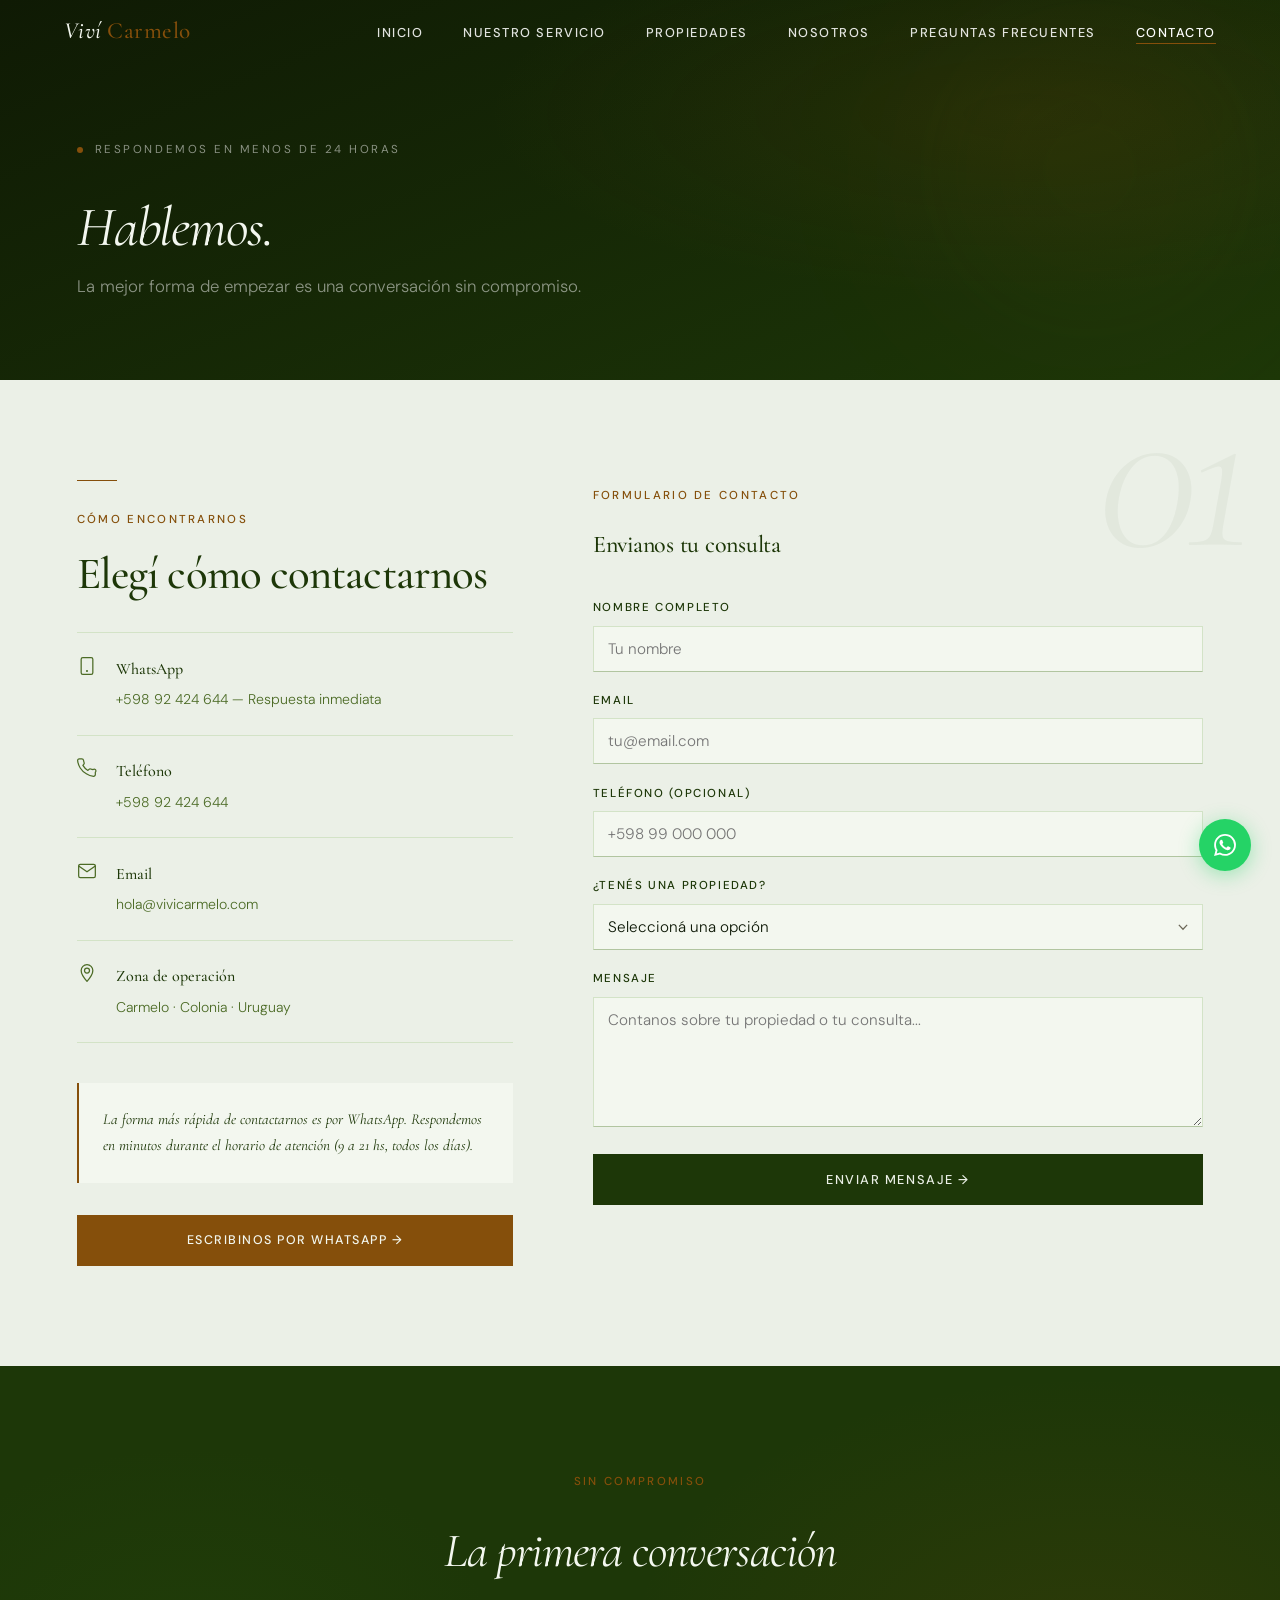
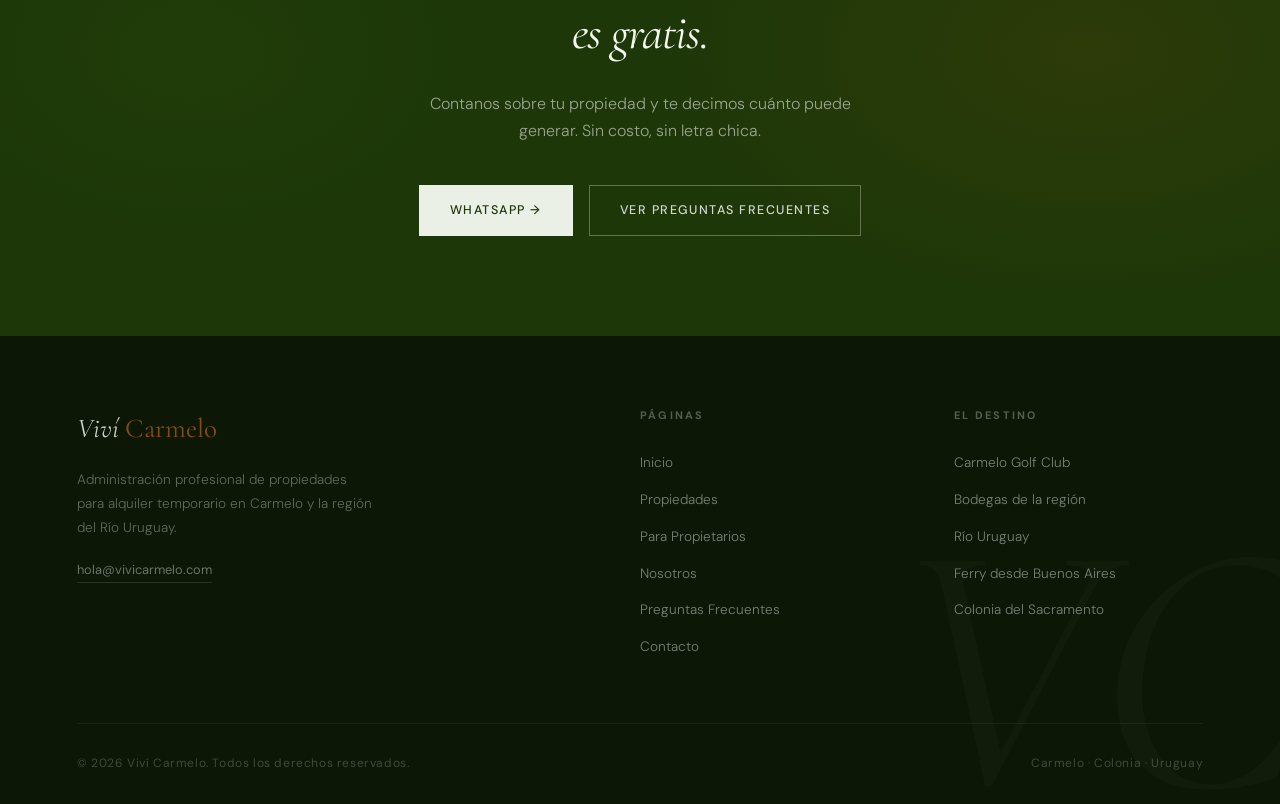
==== contacto.html @ a817a0c9 "Eliminar sección equipo, agregar teléfono y mejorar tipografía - Remueve la sección 'El equipo' de n" ====
<!DOCTYPE html>
<html lang="es">
<head>
  <meta charset="UTF-8">
  <meta name="viewport" content="width=device-width, initial-scale=1.0">
  <meta name="description" content="Contactá a Viví Carmelo — Administración de propiedades Airbnb en Carmelo, Uruguay. Respondemos en menos de 24 horas.">
  <title>Contacto — Viví Carmelo</title>
  <link rel="stylesheet" href="styles.css">
</head>
<body>

<nav id="mainNav">
  <a href="index.html" class="nav-logo">Viví <em>Carmelo</em></a>
  <button class="nav-toggle" id="navToggle" aria-label="Abrir menú">
    <span></span><span></span><span></span>
  </button>
  <ul class="nav-links" id="navLinks">
    <li><a href="index.html">Inicio</a></li>
    <li><a href="index.html#servicios">Nuestro Servicio</a></li>
    <li><a href="propiedades.html">Propiedades</a></li>
    <li><a href="nosotros.html">Nosotros</a></li>
    <li><a href="faq.html">Preguntas Frecuentes</a></li>
    <li><a href="contacto.html" class="active">Contacto</a></li>
  </ul>
</nav>

<div class="page-hero">
  <div class="hero-orb hero-orb--a" aria-hidden="true"></div>
  <div class="page-hero-inner">
    <div class="hero-kicker">
      <span class="hero-dot"></span>
      <span>Respondemos en menos de 24 horas</span>
    </div>
    <h1>Hablemos.</h1>
    <p>La mejor forma de empezar es una conversación sin compromiso.</p>
  </div>
</div>

<section class="section section--cream">
  <div class="section-num" aria-hidden="true">01</div>
  <div class="contact-layout">

    <!-- Métodos de contacto -->
    <div class="reveal">
      <span class="section-rule"></span>
      <span class="label-eyebrow">Cómo encontrarnos</span>
      <h2 class="section-heading" style="margin-bottom:2rem;">Elegí cómo contactarnos</h2>

      <div class="contact-methods">
        <a href="https://wa.me/59892424644" class="contact-row" target="_blank">
          <span class="contact-row-icon"><svg viewBox="0 0 24 24" fill="none" stroke="currentColor" stroke-width="1.5" stroke-linecap="round" stroke-linejoin="round"><rect x="5" y="2" width="14" height="20" rx="2" ry="2"/><line x1="12" y1="18" x2="12.01" y2="18" stroke-width="2.5"/></svg></span>
          <div>
            <strong>WhatsApp</strong>
            <span>+598 92 424 644 — Respuesta inmediata</span>
          </div>
        </a>
        <a href="tel:+59892424644" class="contact-row">
          <span class="contact-row-icon"><svg viewBox="0 0 24 24" fill="none" stroke="currentColor" stroke-width="1.5" stroke-linecap="round" stroke-linejoin="round"><path d="M22 16.92v3a2 2 0 01-2.18 2 19.79 19.79 0 01-8.63-3.07A19.5 19.5 0 013.89 12 19.79 19.79 0 01.82 3.42 2 2 0 012.82 1h3a2 2 0 012 1.72 12.84 12.84 0 00.7 2.81 2 2 0 01-.45 2.11L7.09 8.91a16 16 0 006 6l1.27-1.27a2 2 0 012.11-.45 12.84 12.84 0 002.81.7A2 2 0 0122 16.92z"/></svg></span>
          <div>
            <strong>Teléfono</strong>
            <span>+598 92 424 644</span>
          </div>
        </a>
        <a href="mailto:hola@vivicarmelo.com" class="contact-row">
          <span class="contact-row-icon"><svg viewBox="0 0 24 24" fill="none" stroke="currentColor" stroke-width="1.5" stroke-linecap="round" stroke-linejoin="round"><path d="M4 4h16c1.1 0 2 .9 2 2v12c0 1.1-.9 2-2 2H4c-1.1 0-2-.9-2-2V6c0-1.1.9-2 2-2z"/><polyline points="22,6 12,13 2,6"/></svg></span>
          <div>
            <strong>Email</strong>
            <span>hola@vivicarmelo.com</span>
          </div>
        </a>
        <div class="contact-row" style="cursor:default;">
          <span class="contact-row-icon"><svg viewBox="0 0 24 24" fill="none" stroke="currentColor" stroke-width="1.5" stroke-linecap="round" stroke-linejoin="round"><circle cx="12" cy="9" r="3"/><path d="M12 2a7 7 0 017 7c0 5.25-7 13-7 13S5 14.25 5 9a7 7 0 017-7z"/></svg></span>
          <div>
            <strong>Zona de operación</strong>
            <span>Carmelo · Colonia · Uruguay</span>
          </div>
        </div>
      </div>

      <div style="margin-top:2.5rem;padding:1.5rem;border-left:2px solid var(--ochre);background:var(--cream-light);">
        <p style="font-family:var(--f-display);font-style:italic;font-size:.95rem;color:var(--ink-soft);line-height:1.7;">
          La forma más rápida de contactarnos es por WhatsApp.
          Respondemos en minutos durante el horario de atención (9 a 21 hs, todos los días).
        </p>
      </div>

      <a href="https://wa.me/59892424644" class="btn btn-ochre mt-md" target="_blank" style="display:block;text-align:center;">
        Escribinos por WhatsApp →
      </a>
    </div>

    <!-- Formulario -->
    <div class="reveal reveal-delay-2">
      <span class="label-eyebrow">Formulario de contacto</span>
      <h3 style="font-family:var(--f-display);font-size:1.5rem;font-weight:500;color:var(--forest);margin-bottom:2rem;letter-spacing:-.01em;">Envianos tu consulta</h3>

      <form id="contactForm" class="form-v2" onsubmit="handleSubmit(event)">
        <div class="form-group">
          <label for="nombre">Nombre completo</label>
          <input type="text" id="nombre" name="nombre" placeholder="Tu nombre" required>
        </div>
        <div class="form-group">
          <label for="email">Email</label>
          <input type="email" id="email" name="email" placeholder="tu@email.com" required>
        </div>
        <div class="form-group">
          <label for="telefono">Teléfono (opcional)</label>
          <input type="tel" id="telefono" name="telefono" placeholder="+598 99 000 000">
        </div>
        <div class="form-group">
          <label for="tipo">¿Tenés una propiedad?</label>
          <select id="tipo" name="tipo" required>
            <option value="" disabled selected>Seleccioná una opción</option>
            <option value="si">Sí, tengo una propiedad en Carmelo</option>
            <option value="region">Sí, tengo una propiedad en la región</option>
            <option value="alojamiento">No, estoy buscando alojamiento</option>
            <option value="consulta">Consulta general</option>
          </select>
        </div>
        <div class="form-group">
          <label for="mensaje">Mensaje</label>
          <textarea id="mensaje" name="mensaje" placeholder="Contanos sobre tu propiedad o tu consulta..." required></textarea>
        </div>
        <button type="submit" class="btn btn-dark" style="width:100%;font-size:.8rem;letter-spacing:.12em;padding:16px;">
          Enviar mensaje →
        </button>
      </form>

      <div id="formSuccess" style="display:none;text-align:center;padding:3rem;border:1px solid var(--cream-alt);">
        <p style="font-family:var(--f-display);font-style:italic;font-size:1.5rem;color:var(--forest);margin-bottom:.5rem;">Mensaje enviado.</p>
        <p style="font-size:.88rem;font-weight:300;color:var(--ink-muted);">Te respondemos en menos de 24 horas.</p>
        <div style="width:40px;height:1px;background:var(--ochre);margin:1.5rem auto 0;"></div>
      </div>
    </div>

  </div>
</section>

<!-- CTA extra para propietarios -->
<section class="cta-section">
  <span class="label-eyebrow reveal">Sin compromiso</span>
  <h2 class="reveal reveal-delay-1">La primera conversación<br><em>es gratis.</em></h2>
  <p class="reveal reveal-delay-2">
    Contanos sobre tu propiedad y te decimos cuánto puede generar.
    Sin costo, sin letra chica.
  </p>
  <div class="cta-btns reveal reveal-delay-3">
    <a href="https://wa.me/59892424644" class="btn btn-cream" target="_blank">WhatsApp →</a>
    <a href="faq.html" class="btn btn-outline-cream">Ver preguntas frecuentes</a>
  </div>
</section>

<footer>
  <div class="footer-top">
    <div class="footer-brand">
      <span class="logo-f">Viví <em>Carmelo</em></span>
      <p>Administración profesional de propiedades para alquiler temporario en Carmelo y la región del Río Uruguay.</p>
      <a href="mailto:hola@vivicarmelo.com" class="footer-email">hola@vivicarmelo.com</a>
    </div>
    <nav class="footer-nav">
      <h4>Páginas</h4>
      <ul>
        <li><a href="index.html">Inicio</a></li>
        <li><a href="propiedades.html">Propiedades</a></li>
        <li><a href="propietarios.html">Para Propietarios</a></li>
        <li><a href="nosotros.html">Nosotros</a></li>
        <li><a href="faq.html">Preguntas Frecuentes</a></li>
        <li><a href="contacto.html">Contacto</a></li>
      </ul>
    </nav>
    <nav class="footer-nav">
      <h4>El destino</h4>
      <ul>
        <li><a href="#">Carmelo Golf Club</a></li>
        <li><a href="#">Bodegas de la región</a></li>
        <li><a href="#">Río Uruguay</a></li>
        <li><a href="#">Ferry desde Buenos Aires</a></li>
        <li><a href="#">Colonia del Sacramento</a></li>
      </ul>
    </nav>
  </div>
  <div class="footer-bottom">
    <span>© 2026 Viví Carmelo. Todos los derechos reservados.</span>
    <span>Carmelo · Colonia · Uruguay</span>
  </div>
</footer>

<a href="https://wa.me/59892424644" class="wa-float" target="_blank" aria-label="WhatsApp"><svg width="22" height="22" viewBox="0 0 24 24" fill="white"><path d="M17.472 14.382c-.297-.149-1.758-.867-2.03-.967-.273-.099-.471-.148-.67.15-.197.297-.767.966-.94 1.164-.173.199-.347.223-.644.075-.297-.15-1.255-.463-2.39-1.475-.883-.788-1.48-1.761-1.653-2.059-.173-.297-.018-.458.13-.606.134-.133.298-.347.446-.52.149-.174.198-.298.298-.497.099-.198.05-.371-.025-.52-.075-.149-.669-1.612-.916-2.207-.242-.579-.487-.5-.669-.51-.173-.008-.371-.01-.57-.01-.198 0-.52.074-.792.372-.272.297-1.04 1.016-1.04 2.479 0 1.462 1.065 2.875 1.213 3.074.149.198 2.096 3.2 5.077 4.487.709.306 1.262.489 1.694.625.712.227 1.36.195 1.871.118.571-.085 1.758-.719 2.006-1.413.248-.694.248-1.289.173-1.413-.074-.124-.272-.198-.57-.347m-5.421 7.403h-.004a9.87 9.87 0 01-5.031-1.378l-.361-.214-3.741.982.998-3.648-.235-.374a9.86 9.86 0 01-1.51-5.26c.001-5.45 4.436-9.884 9.888-9.884 2.64 0 5.122 1.03 6.988 2.898a9.825 9.825 0 012.893 6.994c-.003 5.45-4.437 9.884-9.885 9.884m8.413-18.297A11.815 11.815 0 0012.05 0C5.495 0 .16 5.335.157 11.892c0 2.096.547 4.142 1.588 5.945L.057 24l6.305-1.654a11.882 11.882 0 005.683 1.448h.005c6.554 0 11.89-5.335 11.893-11.893a11.821 11.821 0 00-3.48-8.413z"/></svg></a>

<script>
const nav = document.getElementById('mainNav');
if (window.scrollY > 40) nav.classList.add('scrolled');
window.addEventListener('scroll', () => nav.classList.toggle('scrolled', window.scrollY > 40), { passive: true });
const toggle = document.getElementById('navToggle');
const navLinks = document.getElementById('navLinks');
toggle.addEventListener('click', () => navLinks.classList.toggle('open'));
navLinks.querySelectorAll('a').forEach(a => a.addEventListener('click', () => navLinks.classList.remove('open')));

function handleSubmit(e) {
  e.preventDefault();
  document.getElementById('contactForm').style.display = 'none';
  document.getElementById('formSuccess').style.display = 'block';
}

const observer = new IntersectionObserver((entries) => {
  entries.forEach(e => { if (e.isIntersecting) { e.target.classList.add('visible'); observer.unobserve(e.target); } });
}, { threshold: 0.1 });
document.querySelectorAll('.reveal').forEach(el => observer.observe(el));
</script>
</body>
</html>
---- styles.css ----
/* ============================================================
   VIVÍ CARMELO — "Estancia del Río"
   Estética: Editorial luxury. Bodega meets boutique hotel.
   Tipografía: Cormorant Garamond + DM Sans
   Paleta: Crema cálida · Tinta foresta · Ámbar ocre
   ============================================================ */

@import url('https://fonts.googleapis.com/css2?family=Cormorant+Garamond:ital,wght@0,300;0,400;0,500;0,600;1,300;1,400;1,500;1,600&family=DM+Sans:opsz,wght@9..40,300;9..40,400;9..40,500;9..40,600&display=swap');

/* ── Variables ─────────────────────────────────────────────── */
:root {
  /* Greens — del canopy al prado */
  --green-1:    #0C1705;
  --green-2:    #1D3708;
  --green-3:    #2B5510;
  --green-4:    #3B6D11;
  --green-5:    #5A9020;
  --green-6:    #85B04A;
  --green-7:    #B1C5A0;
  --green-8:    #D3E3C7;
  --green-9:    #EBF0E7;

  /* Browns — de la corteza a la tierra */
  --brown-1:    #2A1505;
  --brown-2:    #4D2A0A;
  --brown-3:    #6B3A12;
  --brown-4:    #854F0B;
  --brown-5:    #A8682A;
  --brown-6:    #C89060;
  --brown-7:    #DACAB6;
  --brown-8:    #EDE5D8;

  /* Semantic aliases */
  --cream:       var(--green-9);
  --cream-alt:   var(--green-8);
  --cream-light: #F3F7EF;
  --cream-warm:  var(--brown-8);
  --ink:         var(--green-1);
  --ink-soft:    var(--green-2);
  --ink-muted:   #4C6B26;
  --forest:      var(--green-2);
  --forest-mid:  var(--green-3);
  --sage:        var(--green-4);
  --sage-mid:    var(--green-5);
  --sage-light:  var(--green-7);
  --ochre:       var(--brown-4);
  --ochre-mid:   var(--brown-5);
  --ochre-pale:  var(--brown-7);
  --gold:        var(--brown-3);

  --f-display: 'Cormorant Garamond', Georgia, serif;
  --f-body:    'DM Sans', system-ui, sans-serif;

  --ease:      cubic-bezier(.25,.1,.25,1);
  --ease-out:  cubic-bezier(0,0,.2,1);
  --ease-back: cubic-bezier(.34,1.56,.64,1);
}

/* ── Reset ─────────────────────────────────────────────────── */
*, *::before, *::after { box-sizing: border-box; margin: 0; padding: 0; }
html { scroll-behavior: smooth; font-size: 16px; scroll-padding-top: 80px; }

body {
  font-family: var(--f-body);
  font-weight: 400;
  color: var(--ink);
  background: var(--cream);
  line-height: 1.7;
  -webkit-font-smoothing: antialiased;
  -moz-osx-font-smoothing: grayscale;
  text-rendering: optimizeLegibility;
  font-optical-sizing: auto;
}

a { color: inherit; text-decoration: none; }
img { max-width: 100%; display: block; }
ul { list-style: none; }

/* ── Navigation ────────────────────────────────────────────── */
#mainNav {
  position: fixed;
  top: 0;
  left: 0;
  right: 0;
  z-index: 9999;
  height: 64px;
  display: flex;
  align-items: center;
  justify-content: space-between;
  padding: 0 5%;
  transition: background .4s var(--ease), border-color .4s var(--ease);
  border-bottom: 1px solid transparent;
}

#mainNav.scrolled {
  background: rgba(241,234,212,.96);
  backdrop-filter: blur(12px);
  border-bottom-color: var(--cream-alt);
}

.nav-logo {
  font-family: var(--f-display);
  font-style: italic;
  font-weight: 500;
  font-size: 1.45rem;
  color: var(--cream-light);
  letter-spacing: .02em;
  transition: color .3s;
}
#mainNav.scrolled .nav-logo { color: var(--forest); }
.nav-logo em { font-style: normal; color: var(--ochre); }

.nav-links {
  display: flex;
  gap: 2.5rem;
}
.nav-links a {
  font-size: .8rem;
  font-weight: 500;
  letter-spacing: .12em;
  text-transform: uppercase;
  color: rgba(255,255,255,.88);
  position: relative;
  transition: color .3s;
  cursor: pointer;
}
.nav-links a::after {
  content: '';
  position: absolute;
  bottom: -3px;
  left: 0;
  width: 0;
  height: 1px;
  background: var(--ochre);
  transition: width .35s var(--ease-out);
}
.nav-links a:hover,
.nav-links a.active { color: rgba(255,255,255,1); }
.nav-links a:hover::after,
.nav-links a.active::after { width: 100%; }
#mainNav.scrolled .nav-links a { color: var(--ink-muted); }
#mainNav.scrolled .nav-links a:hover,
#mainNav.scrolled .nav-links a.active { color: var(--forest); }

.nav-toggle {
  display: none;
  background: none;
  border: none;
  cursor: pointer;
  flex-direction: column;
  gap: 5px;
  padding: 4px;
}
.nav-toggle span {
  display: block;
  width: 22px;
  height: 1px;
  background: currentColor;
  transition: transform .3s, opacity .3s;
}
.nav-toggle { color: rgba(255,255,255,.8); }
#mainNav.scrolled .nav-toggle { color: var(--ink); }

/* ── Buttons ───────────────────────────────────────────────── */
.btn {
  display: inline-block;
  font-family: var(--f-body);
  font-size: .78rem;
  font-weight: 500;
  letter-spacing: .12em;
  text-transform: uppercase;
  padding: 14px 30px;
  border: 1px solid transparent;
  cursor: pointer;
  transition: all .3s var(--ease);
  white-space: nowrap;
}

.btn-ochre {
  background: var(--ochre);
  color: var(--cream-light);
  border-color: var(--ochre);
}
.btn-ochre:hover {
  background: #6a3e09;
  border-color: #6a3e09;
  color: var(--cream-light);
  transform: translateY(-2px);
}

.btn-ghost {
  background: transparent;
  color: rgba(255,255,255,.85);
  border-color: rgba(255,255,255,.35);
}
.btn-ghost:hover {
  background: rgba(255,255,255,.08);
  border-color: rgba(255,255,255,.7);
  color: #fff;
  transform: translateY(-2px);
}

.btn-dark {
  background: var(--forest);
  color: var(--cream);
  border-color: var(--forest);
}
.btn-dark:hover {
  background: var(--forest-mid);
  transform: translateY(-2px);
}

.btn-outline-dark {
  background: transparent;
  color: var(--forest);
  border-color: var(--forest);
}
.btn-outline-dark:hover {
  background: var(--forest);
  color: var(--cream);
}

.btn-cream {
  background: var(--cream);
  color: var(--forest);
  border-color: var(--cream);
}
.btn-cream:hover {
  background: var(--cream-light);
  transform: translateY(-2px);
}

.btn-outline-cream {
  background: transparent;
  color: rgba(255,255,255,.8);
  border-color: rgba(255,255,255,.3);
}
.btn-outline-cream:hover {
  background: rgba(255,255,255,.07);
  border-color: rgba(255,255,255,.6);
  color: #fff;
}

/* ── Typography helpers ────────────────────────────────────── */
.label-eyebrow {
  display: inline-block;
  font-family: var(--f-body);
  font-size: .72rem;
  font-weight: 500;
  letter-spacing: .2em;
  text-transform: uppercase;
  color: var(--ochre);
  margin-bottom: 1.2rem;
}

.display-heading {
  font-family: var(--f-display);
  font-weight: 400;
  line-height: 1.1;
  letter-spacing: -.02em;
}

.section-heading {
  font-family: var(--f-display);
  font-weight: 500;
  font-size: clamp(2rem, 4vw, 2.8rem);
  line-height: 1.15;
  color: var(--forest);
  letter-spacing: -.02em;
}

.body-text {
  font-family: var(--f-body);
  font-weight: 300;
  font-size: 1rem;
  line-height: 1.8;
  color: var(--ink-soft);
}

/* ── Scroll reveal ─────────────────────────────────────────── */
.reveal {
  opacity: 0;
  transform: translateY(28px);
  transition: opacity .7s var(--ease-out), transform .7s var(--ease-out);
}
.reveal.visible {
  opacity: 1;
  transform: none;
}
.reveal-delay-1 { transition-delay: .1s; }
.reveal-delay-2 { transition-delay: .2s; }
.reveal-delay-3 { transition-delay: .3s; }
.reveal-delay-4 { transition-delay: .4s; }

/* ── HERO ──────────────────────────────────────────────────── */
.hero {
  min-height: 100vh;
  position: relative;
  display: flex;
  flex-direction: column;
  justify-content: center;
  padding: 120px 6% 80px;
  overflow: hidden;
  background:
    radial-gradient(ellipse 80% 60% at 75% 20%, rgba(133,79,11,.13) 0%, transparent 60%),
    radial-gradient(ellipse 60% 80% at 20% 80%, rgba(59,109,17,.1) 0%, transparent 60%),
    linear-gradient(158deg, #0F1A04 0%, #1D3708 45%, #142604 100%);
}

.hero-orb {
  position: absolute;
  border-radius: 50%;
  pointer-events: none;
  filter: blur(80px);
  opacity: .55;
  animation: orbFloat 12s ease-in-out infinite;
}
.hero-orb--a {
  width: 500px; height: 500px;
  background: radial-gradient(circle, rgba(133,79,11,.25) 0%, transparent 70%);
  top: -80px; right: -60px;
  animation-duration: 14s;
}
.hero-orb--b {
  width: 350px; height: 350px;
  background: radial-gradient(circle, rgba(59,109,17,.2) 0%, transparent 70%);
  bottom: 60px; left: -40px;
  animation-duration: 10s;
  animation-delay: -5s;
}

@keyframes orbFloat {
  0%,100% { transform: translate(0,0) scale(1); }
  33%  { transform: translate(20px,-30px) scale(1.05); }
  66%  { transform: translate(-15px,15px) scale(.97); }
}

.hero-content { position: relative; z-index: 2; max-width: 780px; }

.hero-kicker {
  display: flex;
  align-items: center;
  gap: .75rem;
  margin-bottom: 2.2rem;
}
.hero-dot {
  width: 6px;
  height: 6px;
  background: var(--ochre);
  border-radius: 50%;
  animation: pulse 2.5s ease-in-out infinite;
}
@keyframes pulse {
  0%,100% { opacity: 1; }
  50% { opacity: .3; }
}
.hero-kicker span {
  font-size: .72rem;
  letter-spacing: .22em;
  text-transform: uppercase;
  color: rgba(255,255,255,.5);
  font-family: var(--f-body);
  font-weight: 400;
}

.hero-title {
  font-family: var(--f-display);
  font-style: italic;
  font-weight: 400;
  font-size: clamp(2.6rem, 5.5vw, 4.2rem);
  line-height: 1.12;
  color: var(--cream-light);
  letter-spacing: -.02em;
  margin-bottom: 1.8rem;
}
.hero-title em {
  font-style: normal;
  color: var(--ochre);
}

.hero-sub {
  font-family: var(--f-body);
  font-weight: 300;
  font-size: 1.05rem;
  color: rgba(255,255,255,.62);
  max-width: 500px;
  line-height: 1.75;
  margin-bottom: 2.8rem;
}

.hero-btns {
  display: flex;
  gap: 1rem;
  flex-wrap: wrap;
  position: relative;
  z-index: 3;
}

.hero-coords {
  position: absolute;
  bottom: 3rem;
  right: 6%;
  display: flex;
  align-items: center;
  gap: 1rem;
  z-index: 2;
  pointer-events: none;
  user-select: none;
}
.hero-coords span {
  font-family: var(--f-body);
  font-size: .68rem;
  letter-spacing: .18em;
  color: rgba(255,255,255,.28);
  text-transform: uppercase;
}
.hero-coords-line {
  width: 50px;
  height: 1px;
  background: rgba(255,255,255,.18);
}

.hero-scroll-hint {
  position: absolute;
  bottom: 2.5rem;
  left: 6%;
  z-index: 2;
  display: flex;
  flex-direction: column;
  align-items: center;
  gap: .5rem;
  pointer-events: none;
  user-select: none;
}
.hero-scroll-hint span {
  font-size: .62rem;
  letter-spacing: .2em;
  text-transform: uppercase;
  color: rgba(255,255,255,.25);
  font-family: var(--f-body);
  writing-mode: vertical-rl;
}
.scroll-line {
  width: 1px;
  height: 50px;
  background: linear-gradient(to bottom, rgba(255,255,255,.25), transparent);
  animation: scrollDown 2s ease-in-out infinite;
}
@keyframes scrollDown {
  0% { transform: scaleY(0); transform-origin: top; }
  50% { transform: scaleY(1); transform-origin: top; }
  51% { transform: scaleY(1); transform-origin: bottom; }
  100% { transform: scaleY(0); transform-origin: bottom; }
}

/* ── Marquee strip ─────────────────────────────────────────── */
.marquee-strip {
  background: var(--forest);
  padding: 14px 0;
  overflow: hidden;
  border-top: 1px solid rgba(255,255,255,.05);
  border-bottom: 1px solid rgba(255,255,255,.05);
}
.marquee-inner {
  display: flex;
  gap: 0;
  animation: marquee 28s linear infinite;
  width: max-content;
}
.marquee-inner span {
  font-family: var(--f-display);
  font-style: italic;
  font-size: 1rem;
  color: rgba(255,255,255,.4);
  padding: 0 2rem;
  white-space: nowrap;
}
.marquee-inner span.ochre { color: var(--ochre); opacity: .8; }
.marquee-inner .sep {
  font-style: normal;
  color: rgba(255,255,255,.15);
  padding: 0 .5rem;
  font-size: .7rem;
  align-self: center;
}
@keyframes marquee {
  from { transform: translateX(0); }
  to   { transform: translateX(-50%); }
}

/* ── Section shared ────────────────────────────────────────── */
.section {
  padding: 100px 6%;
  position: relative;
  overflow: hidden;
}
.section--cream  { background: var(--cream); }
.section--light  { background: var(--cream-light); }
.section--warm   { background: var(--cream-warm); }
.section--forest { background: var(--forest); }
.section--alt    { background: var(--cream-alt); }

.section-header { margin-bottom: 4rem; }

.section-rule {
  display: block;
  width: 40px;
  height: 1px;
  background: var(--ochre);
  margin-bottom: 1.4rem;
}

.section-num {
  position: absolute;
  font-family: var(--f-display);
  font-style: italic;
  font-size: 18vw;
  font-weight: 300;
  line-height: 1;
  color: var(--forest);
  opacity: .04;
  top: -0.1em;
  right: 3%;
  pointer-events: none;
  user-select: none;
  letter-spacing: -.05em;
}
.section--forest .section-num { color: #fff; opacity: .04; }

/* ── Qué hacemos (3 columns) ───────────────────────────────── */
.features-3 {
  display: grid;
  grid-template-columns: repeat(3, 1fr);
  gap: 1px;
  background: var(--cream-alt);
  border: 1px solid var(--cream-alt);
}
.feature-block {
  background: var(--cream-light);
  padding: 3rem 2.5rem;
  transition: background .3s;
}
.feature-block:hover { background: var(--cream); }
.feature-icon {
  display: block;
  color: var(--ochre);
  margin-bottom: 1.2rem;
}
.feature-icon svg { width: 26px; height: 26px; display: block; }
.feature-block-num {
  font-family: var(--f-display);
  font-style: italic;
  font-size: 3rem;
  color: var(--ochre-pale);
  line-height: 1;
  margin-bottom: 1.5rem;
  display: block;
}
.feature-block h3 {
  font-family: var(--f-display);
  font-size: 1.4rem;
  font-weight: 500;
  color: var(--forest);
  margin-bottom: .9rem;
  letter-spacing: -.01em;
}
.feature-block p {
  font-size: .93rem;
  font-weight: 300;
  color: var(--ink-soft);
  line-height: 1.75;
}

/* ── Stats band ────────────────────────────────────────────── */
.stats-band {
  background: var(--forest);
  padding: 60px 6%;
}
.stats-inner {
  display: grid;
  grid-template-columns: repeat(3, 1fr);
  gap: 0;
}
.stat-item {
  text-align: center;
  padding: 2.5rem 2rem;
  position: relative;
}
.stat-item + .stat-item::before {
  content: '';
  position: absolute;
  left: 0;
  top: 30%;
  height: 40%;
  width: 1px;
  background: rgba(255,255,255,.1);
}
.stat-num {
  font-family: var(--f-display);
  font-style: italic;
  font-size: 3.5rem;
  color: var(--ochre);
  line-height: 1;
  display: block;
  margin-bottom: .6rem;
}
.stat-label {
  font-family: var(--f-body);
  font-size: .78rem;
  letter-spacing: .14em;
  text-transform: uppercase;
  color: rgba(255,255,255,.4);
}

/* ── Posicionamiento ───────────────────────────────────────── */
.positioning {
  max-width: 820px;
  margin: 0 auto;
  text-align: center;
}
.positioning blockquote {
  font-family: var(--f-display);
  font-style: italic;
  font-size: clamp(1.4rem, 2.5vw, 1.8rem);
  font-weight: 400;
  line-height: 1.5;
  color: var(--forest);
  letter-spacing: -.01em;
  position: relative;
  padding: 2rem 0;
}
.positioning blockquote::before,
.positioning blockquote::after {
  content: '';
  display: block;
  width: 40px;
  height: 1px;
  background: var(--ochre);
  margin: 0 auto;
}
.positioning blockquote::before { margin-bottom: 2rem; }
.positioning blockquote::after  { margin-top: 2rem; }

/* ── Services grid ─────────────────────────────────────────── */
.services-grid {
  display: grid;
  grid-template-columns: repeat(3, 1fr);
  gap: 1px;
  background: var(--cream-alt);
  border: 1px solid var(--cream-alt);
}
.service-card {
  background: var(--cream);
  padding: 2.5rem 2rem;
  transition: background .3s, transform .25s var(--ease);
  position: relative;
  overflow: hidden;
}
.service-card::before {
  content: '';
  position: absolute;
  top: 0; left: 0;
  width: 2px;
  height: 0;
  background: var(--ochre);
  transition: height .4s var(--ease-out);
}
.service-card:hover::before { height: 100%; }
.service-card:hover { background: var(--cream-light); }

.service-num {
  font-family: var(--f-display);
  font-style: italic;
  font-size: 2.4rem;
  color: var(--ochre-pale);
  line-height: 1;
  margin-bottom: 1.2rem;
  display: block;
  transition: color .3s;
}
.service-card:hover .service-num { color: var(--ochre); }
.service-card h3 {
  font-family: var(--f-display);
  font-size: 1.15rem;
  font-weight: 500;
  color: var(--forest);
  margin-bottom: .6rem;
  letter-spacing: -.01em;
}
.service-card p {
  font-size: .88rem;
  font-weight: 300;
  color: var(--ink-muted);
  line-height: 1.75;
}

/* ── Carmelo section ───────────────────────────────────────── */
.carmelo-layout {
  display: grid;
  grid-template-columns: 1fr 1fr;
  gap: 6rem;
  align-items: start;
}
.carmelo-text .section-heading { margin-bottom: 1.5rem; }
.carmelo-text p {
  font-size: .97rem;
  font-weight: 300;
  color: var(--ink-soft);
  line-height: 1.8;
  margin-bottom: 1.2rem;
}
.carmelo-text strong { color: var(--forest); font-weight: 500; }

.segments-list { display: flex; flex-direction: column; gap: 0; }
.segment-row {
  display: flex;
  align-items: flex-start;
  gap: 1.5rem;
  padding: 1.4rem 0;
  border-bottom: 1px solid var(--cream-alt);
  transition: padding-left .3s var(--ease);
}
.segment-row:first-child { border-top: 1px solid var(--cream-alt); }
.segment-row:hover { padding-left: .5rem; }
.seg-icon {
  flex-shrink: 0;
  color: var(--ochre);
  display: flex;
  align-items: center;
  width: 22px;
}
.seg-icon svg { width: 22px; height: 22px; display: block; }
.seg-content strong {
  display: block;
  font-family: var(--f-display);
  font-size: 1.1rem;
  font-weight: 500;
  color: var(--forest);
  margin-bottom: .2rem;
  letter-spacing: -.01em;
}
.seg-content span {
  font-size: .88rem;
  font-weight: 300;
  color: var(--ink-muted);
}

/* ── Steps ─────────────────────────────────────────────────── */
.steps-row {
  display: grid;
  grid-template-columns: repeat(4, 1fr);
  position: relative;
}
.steps-row::before {
  content: '';
  position: absolute;
  top: 20px;
  left: 12.5%;
  right: 12.5%;
  height: 1px;
  background: var(--cream-alt);
  z-index: 0;
}
.step-item {
  text-align: center;
  padding: 0 1rem 2rem;
  position: relative;
  z-index: 1;
}
.step-circle {
  width: 40px;
  height: 40px;
  border: 1px solid var(--cream-alt);
  border-radius: 50%;
  background: var(--cream);
  color: var(--ochre);
  font-family: var(--f-display);
  font-style: italic;
  font-size: 1.1rem;
  display: flex;
  align-items: center;
  justify-content: center;
  margin: 0 auto 1.5rem;
  transition: all .3s;
}
.step-item:hover .step-circle {
  background: var(--ochre);
  border-color: var(--ochre);
  color: var(--cream-light);
  transform: scale(1.1);
}
.step-item h3 {
  font-family: var(--f-display);
  font-size: 1.1rem;
  font-weight: 500;
  color: var(--forest);
  margin-bottom: .5rem;
}
.step-item p {
  font-size: .85rem;
  font-weight: 300;
  color: var(--ink-muted);
  line-height: 1.7;
}
.steps-cta { text-align: center; margin-top: 3.5rem; }

/* ── Testimonios ───────────────────────────────────────────── */
.testimonios-placeholder {
  border: 1px solid var(--cream-alt);
  padding: 4rem 3rem;
  text-align: center;
  position: relative;
}
.testimonios-placeholder::before {
  content: '"';
  font-family: var(--f-display);
  font-size: 8rem;
  color: var(--ochre-pale);
  position: absolute;
  top: -1rem;
  left: 1.5rem;
  line-height: 1;
}
.testimonios-placeholder p {
  font-family: var(--f-display);
  font-style: italic;
  font-size: 1.2rem;
  color: var(--ink-muted);
}
.testimonios-placeholder a {
  color: var(--ochre);
  font-style: normal;
  font-family: var(--f-body);
  font-size: .8rem;
  letter-spacing: .1em;
  text-transform: uppercase;
  display: inline-block;
  margin-top: 1rem;
  border-bottom: 1px solid var(--ochre);
  padding-bottom: 2px;
}

/* ── CTA banner ────────────────────────────────────────────── */
.cta-section {
  background: var(--forest);
  padding: 100px 6%;
  text-align: center;
  position: relative;
  overflow: hidden;
}
.cta-section::before {
  content: '';
  position: absolute;
  inset: 0;
  background:
    radial-gradient(ellipse 60% 80% at 85% 50%, rgba(133,79,11,.15) 0%, transparent 60%),
    radial-gradient(ellipse 40% 60% at 15% 50%, rgba(59,109,17,.1) 0%, transparent 60%);
  pointer-events: none;
}
.cta-section h2 {
  font-family: var(--f-display);
  font-style: italic;
  font-weight: 400;
  font-size: clamp(2rem, 4vw, 3rem);
  color: var(--cream-light);
  letter-spacing: -.02em;
  margin-bottom: 1rem;
  position: relative;
}
.cta-section p {
  font-weight: 300;
  font-size: 1rem;
  color: rgba(255,255,255,.55);
  max-width: 480px;
  margin: 0 auto 2.5rem;
  position: relative;
}
.cta-btns {
  display: flex;
  gap: 1rem;
  justify-content: center;
  flex-wrap: wrap;
  position: relative;
}

/* ── Page hero (inner pages) ───────────────────────────────── */
.page-hero {
  background:
    radial-gradient(ellipse 70% 80% at 80% 30%, rgba(133,79,11,.12) 0%, transparent 60%),
    linear-gradient(158deg, #0F1A04 0%, #1D3708 100%);
  padding: 140px 6% 80px;
  position: relative;
  overflow: hidden;
}
.page-hero-inner { max-width: 700px; position: relative; z-index: 2; }
.page-hero h1 {
  font-family: var(--f-display);
  font-style: italic;
  font-weight: 400;
  font-size: clamp(2.2rem, 5vw, 3.5rem);
  color: var(--cream-light);
  line-height: 1.15;
  letter-spacing: -.02em;
  margin-bottom: .8rem;
}
.page-hero p {
  font-weight: 300;
  font-size: 1.05rem;
  color: rgba(255,255,255,.5);
}
.page-hero .hero-orb--a { opacity: .4; }

/* ── Properties ────────────────────────────────────────────── */
.properties-grid {
  display: grid;
  grid-template-columns: repeat(auto-fill, minmax(360px, 1fr));
  gap: 1px;
  background: var(--cream-alt);
  border: 1px solid var(--cream-alt);
}
.prop-card {
  background: var(--cream-light);
  overflow: hidden;
  transition: background .3s;
}
.prop-card:hover { background: var(--cream); }
.prop-img {
  height: 240px;
  background:
    linear-gradient(160deg, rgba(29,55,8,.7) 0%, rgba(133,79,11,.2) 100%),
    repeating-linear-gradient(
      45deg,
      rgba(59,109,17,.06) 0px,
      rgba(59,109,17,.06) 1px,
      transparent 1px,
      transparent 20px
    );
  display: flex;
  align-items: flex-end;
  padding: 1.5rem;
  position: relative;
}
.prop-img-badge {
  font-family: var(--f-body);
  font-size: .7rem;
  font-weight: 500;
  letter-spacing: .15em;
  text-transform: uppercase;
  color: rgba(255,255,255,.7);
  background: rgba(29,55,8,.7);
  padding: 5px 12px;
  border: 1px solid rgba(255,255,255,.15);
}
.prop-body { padding: 2rem 2rem 2.5rem; }
.prop-tags {
  display: flex;
  gap: .5rem;
  flex-wrap: wrap;
  margin-bottom: 1rem;
}
.prop-tag {
  font-family: var(--f-body);
  font-size: .68rem;
  font-weight: 500;
  letter-spacing: .12em;
  text-transform: uppercase;
  color: var(--ochre);
  border: 1px solid var(--ochre-pale);
  padding: 3px 9px;
}
.prop-card h3 {
  font-family: var(--f-display);
  font-size: 1.5rem;
  font-weight: 500;
  color: var(--forest);
  letter-spacing: -.01em;
  margin-bottom: .6rem;
}
.prop-card p {
  font-size: .92rem;
  font-weight: 300;
  color: var(--ink-muted);
  line-height: 1.75;
  margin-bottom: 1.2rem;
}
.prop-meta {
  display: flex;
  gap: 1.2rem;
  font-size: .8rem;
  color: var(--ink-muted);
  margin-bottom: 1.5rem;
  padding-bottom: 1.5rem;
  border-bottom: 1px solid var(--cream-alt);
  flex-wrap: wrap;
}
.prop-meta span {
  display: flex;
  align-items: center;
  gap: .35rem;
}
.prop-meta svg { width: 13px; height: 13px; flex-shrink: 0; color: var(--ochre); }

/* ── Owner page ────────────────────────────────────────────── */
.owner-split {
  display: grid;
  grid-template-columns: 1fr 1fr;
  gap: 5rem;
  align-items: start;
}
.owner-split .body-text { margin-bottom: 1rem; }
.owner-accent {
  font-family: var(--f-display);
  font-style: italic;
  font-size: 1.2rem;
  color: var(--ochre);
  display: block;
  margin: 1.2rem 0;
}

.checklist-v2 { display: flex; flex-direction: column; }
.checklist-v2 li {
  display: flex;
  align-items: baseline;
  gap: 1rem;
  padding: .85rem 0;
  border-bottom: 1px solid var(--cream-alt);
  font-size: .93rem;
  font-weight: 300;
  color: var(--ink-soft);
}
.checklist-v2 li:first-child { border-top: 1px solid var(--cream-alt); }
.check-mark {
  font-family: var(--f-display);
  font-style: italic;
  color: var(--ochre);
  font-size: 1.1rem;
  flex-shrink: 0;
  line-height: 1;
  margin-top: 2px;
}

.pricing-feature {
  border: 1px solid var(--cream-alt);
  padding: 3rem;
  text-align: center;
  position: relative;
  background: var(--forest);
  color: var(--cream);
}
.pricing-feature .label-eyebrow { color: var(--ochre); }
.pricing-range {
  font-family: var(--f-display);
  font-style: italic;
  font-size: 4.5rem;
  font-weight: 300;
  color: var(--cream-light);
  line-height: 1;
  margin: 1rem 0 .5rem;
  letter-spacing: -.04em;
}
.pricing-note {
  font-size: .82rem;
  color: rgba(255,255,255,.4);
  letter-spacing: .08em;
}
.pricing-divider {
  width: 40px;
  height: 1px;
  background: rgba(255,255,255,.2);
  margin: 2rem auto;
}

/* ── About page ────────────────────────────────────────────── */
.team-grid {
  display: grid;
  grid-template-columns: repeat(3, 1fr);
  gap: 1px;
  background: var(--cream-alt);
  border: 1px solid var(--cream-alt);
}
.team-card {
  background: var(--cream-light);
  padding: 2.5rem 2rem;
  transition: background .3s;
}
.team-card:hover { background: var(--cream); }
.team-initial {
  font-family: var(--f-display);
  font-style: italic;
  font-size: 3.5rem;
  font-weight: 300;
  color: var(--ochre-pale);
  line-height: 1;
  margin-bottom: 1.2rem;
  display: block;
  transition: color .3s;
}
.team-card:hover .team-initial { color: var(--ochre); }
.team-card h3 {
  font-family: var(--f-display);
  font-size: 1.25rem;
  font-weight: 500;
  color: var(--forest);
  margin-bottom: .3rem;
}
.team-role {
  font-size: .72rem;
  font-weight: 500;
  letter-spacing: .15em;
  text-transform: uppercase;
  color: var(--ochre);
  display: block;
  margin-bottom: .8rem;
}
.team-card p {
  font-size: .88rem;
  font-weight: 300;
  color: var(--ink-muted);
  line-height: 1.7;
}

.values-grid {
  display: grid;
  grid-template-columns: repeat(2, 1fr);
  gap: 1px;
  background: var(--forest);
  border: 1px solid var(--forest);
}
.value-card {
  background: var(--forest-mid);
  padding: 2.5rem;
  transition: background .3s;
}
.value-card:hover { background: rgba(42,78,34,.9); }
.value-icon {
  display: block;
  margin-bottom: 1.2rem;
  color: var(--ochre-pale);
}
.value-icon svg { display: block; width: 24px; height: 24px; }
.value-card h3 {
  font-family: var(--f-display);
  font-size: 1.2rem;
  font-weight: 500;
  color: var(--cream-light);
  margin-bottom: .5rem;
}
.value-card p {
  font-size: .88rem;
  font-weight: 300;
  color: rgba(255,255,255,.5);
  line-height: 1.7;
}

/* ── FAQ ───────────────────────────────────────────────────── */
.faq-list { max-width: 760px; }
.faq-item {
  border-bottom: 1px solid var(--cream-alt);
}
.faq-btn {
  width: 100%;
  background: none;
  border: none;
  padding: 1.6rem 0;
  display: flex;
  justify-content: space-between;
  align-items: center;
  cursor: pointer;
  text-align: left;
  gap: 1rem;
}
.faq-btn-text {
  font-family: var(--f-display);
  font-size: 1.15rem;
  font-weight: 500;
  color: var(--forest);
  letter-spacing: -.01em;
  transition: color .25s;
}
.faq-btn:hover .faq-btn-text { color: var(--ochre); }
.faq-icon {
  width: 28px;
  height: 28px;
  border: 1px solid var(--cream-alt);
  border-radius: 50%;
  display: flex;
  align-items: center;
  justify-content: center;
  flex-shrink: 0;
  transition: all .3s;
  font-style: normal;
  font-family: var(--f-body);
  font-size: .9rem;
  color: var(--ochre);
  font-weight: 300;
}
.faq-item.open .faq-icon {
  background: var(--ochre);
  border-color: var(--ochre);
  color: #fff;
  transform: rotate(45deg);
}
.faq-answer {
  max-height: 0;
  overflow: hidden;
  transition: max-height .4s var(--ease-out), padding .3s;
}
.faq-item.open .faq-answer { max-height: 500px; padding-bottom: 1.5rem; }
.faq-answer p {
  font-size: .95rem;
  font-weight: 300;
  color: var(--ink-muted);
  line-height: 1.8;
  border-left: 2px solid var(--ochre-pale);
  padding-left: 1.2rem;
}

/* ── Contact ───────────────────────────────────────────────── */
.contact-layout {
  display: grid;
  grid-template-columns: 1fr 1.4fr;
  gap: 5rem;
  align-items: start;
}
.contact-methods { display: flex; flex-direction: column; gap: 0; }
.contact-row {
  display: flex;
  align-items: flex-start;
  gap: 1.2rem;
  padding: 1.4rem 0;
  border-bottom: 1px solid var(--cream-alt);
  transition: padding-left .3s var(--ease), background .3s;
}
.contact-row:first-child { border-top: 1px solid var(--cream-alt); }
.contact-row:hover { padding-left: .5rem; }
.contact-row-icon { flex-shrink: 0; color: var(--ochre); display: flex; align-items: center; }
.contact-row-icon svg { width: 20px; height: 20px; display: block; }
.contact-row strong {
  display: block;
  font-family: var(--f-display);
  font-size: 1rem;
  font-weight: 500;
  color: var(--forest);
  margin-bottom: .15rem;
}
.contact-row span {
  font-size: .88rem;
  font-weight: 300;
  color: var(--ink-muted);
}

.form-v2 { display: flex; flex-direction: column; gap: 1.2rem; }
.form-group label {
  display: block;
  font-size: .72rem;
  font-weight: 500;
  letter-spacing: .14em;
  text-transform: uppercase;
  color: var(--ink-soft);
  margin-bottom: .5rem;
}
.form-group input,
.form-group select,
.form-group textarea {
  width: 100%;
  background: var(--cream-light);
  border: 1px solid var(--cream-alt);
  border-bottom-color: var(--sage-light);
  padding: 12px 0 12px 14px;
  font-family: var(--f-body);
  font-weight: 300;
  font-size: .95rem;
  color: var(--ink);
  outline: none;
  transition: border-color .3s, box-shadow .3s;
  border-radius: 0;
  appearance: none;
}
.form-group input:focus,
.form-group select:focus,
.form-group textarea:focus {
  border-bottom-color: var(--ochre);
  box-shadow: 0 2px 0 0 var(--ochre);
}
.form-group textarea { min-height: 130px; resize: vertical; }
.form-group select {
  background-image: url("data:image/svg+xml,%3Csvg xmlns='http://www.w3.org/2000/svg' viewBox='0 0 12 8'%3E%3Cpath d='M1 1l5 5 5-5' stroke='%236B6757' stroke-width='1.5' fill='none'/%3E%3C/svg%3E");
  background-repeat: no-repeat;
  background-position: right 14px center;
  background-size: 10px;
  padding-right: 36px;
}

/* ── Footer ────────────────────────────────────────────────── */
footer {
  background: var(--ink);
  padding: 70px 6% 30px;
  position: relative;
  overflow: hidden;
}
footer::before {
  content: 'VC';
  position: absolute;
  font-family: var(--f-display);
  font-style: italic;
  font-size: 28vw;
  color: rgba(255,255,255,.025);
  right: -2%;
  bottom: -10%;
  line-height: 1;
  pointer-events: none;
  user-select: none;
}

.footer-top {
  display: grid;
  grid-template-columns: 2fr 1fr 1fr;
  gap: 4rem;
  padding-bottom: 4rem;
  border-bottom: 1px solid rgba(255,255,255,.06);
}

.footer-brand .logo-f {
  font-family: var(--f-display);
  font-style: italic;
  font-size: 1.7rem;
  font-weight: 400;
  color: rgba(255,255,255,.8);
  display: block;
  margin-bottom: 1rem;
}
.footer-brand .logo-f em {
  font-style: normal;
  color: var(--ochre);
}
.footer-brand p {
  font-size: .85rem;
  font-weight: 300;
  color: rgba(255,255,255,.35);
  line-height: 1.75;
  max-width: 300px;
}
.footer-brand .footer-email {
  display: inline-block;
  margin-top: 1.2rem;
  font-size: .8rem;
  color: rgba(255,255,255,.4);
  border-bottom: 1px solid rgba(255,255,255,.12);
  padding-bottom: 2px;
  transition: color .3s, border-color .3s;
}
.footer-brand .footer-email:hover {
  color: var(--ochre);
  border-bottom-color: var(--ochre);
}

.footer-nav h4 {
  font-family: var(--f-body);
  font-size: .68rem;
  letter-spacing: .2em;
  text-transform: uppercase;
  color: rgba(255,255,255,.3);
  margin-bottom: 1.5rem;
}
.footer-nav ul { display: flex; flex-direction: column; gap: .6rem; }
.footer-nav a {
  font-size: .85rem;
  font-weight: 300;
  color: rgba(255,255,255,.45);
  transition: color .25s;
}
.footer-nav a:hover { color: rgba(255,255,255,.8); }

.footer-bottom {
  padding-top: 1.8rem;
  display: flex;
  justify-content: space-between;
  align-items: center;
  gap: 1rem;
  flex-wrap: wrap;
}
.footer-bottom span {
  font-size: .75rem;
  color: rgba(255,255,255,.22);
  letter-spacing: .05em;
}

/* ── WhatsApp float ────────────────────────────────────────── */
.wa-float {
  position: fixed;
  bottom: 1.8rem;
  right: 1.8rem;
  z-index: 400;
  width: 52px;
  height: 52px;
  background: #25D366;
  border-radius: 50%;
  display: flex;
  align-items: center;
  justify-content: center;
  box-shadow: 0 4px 20px rgba(37,211,102,.4);
  transition: transform .3s var(--ease-back), box-shadow .3s;
}
.wa-float:hover {
  transform: scale(1.12);
  box-shadow: 0 6px 28px rgba(37,211,102,.55);
}

/* ── Property Modal ────────────────────────────────────────── */
.prop-card { cursor: pointer; }
.prop-img { position: relative; overflow: hidden; }
.prop-img-hint {
  position: absolute;
  inset: 0;
  background: rgba(12,23,5,0);
  display: flex;
  align-items: center;
  justify-content: center;
  transition: background .35s;
}
.prop-img-hint span {
  font-size: .72rem;
  font-weight: 500;
  letter-spacing: .18em;
  text-transform: uppercase;
  color: #fff;
  background: rgba(29,55,8,.8);
  padding: .55rem 1.3rem;
  opacity: 0;
  transform: translateY(6px);
  transition: opacity .35s, transform .35s;
}
.prop-card:hover .prop-img-hint { background: rgba(12,23,5,.3); }
.prop-card:hover .prop-img-hint span { opacity: 1; transform: translateY(0); }

.prop-modal-overlay {
  position: fixed;
  inset: 0;
  z-index: 10000;
  background: rgba(12,23,5,.82);
  backdrop-filter: blur(6px);
  display: flex;
  align-items: center;
  justify-content: center;
  padding: 2rem;
  opacity: 0;
  pointer-events: none;
  transition: opacity .35s var(--ease);
}
.prop-modal-overlay.open {
  opacity: 1;
  pointer-events: all;
}
.prop-modal {
  background: var(--cream-light);
  max-width: 960px;
  width: 100%;
  max-height: 90vh;
  overflow: hidden;
  display: grid;
  grid-template-columns: 1fr 1fr;
  position: relative;
  transform: translateY(24px);
  transition: transform .4s var(--ease-out);
}
.prop-modal-overlay.open .prop-modal { transform: translateY(0); }

.modal-close {
  position: absolute;
  top: .9rem;
  right: .9rem;
  z-index: 20;
  width: 34px;
  height: 34px;
  background: rgba(12,23,5,.55);
  border: none;
  cursor: pointer;
  display: flex;
  align-items: center;
  justify-content: center;
  color: #fff;
  transition: background .25s;
}
.modal-close:hover { background: var(--ochre); }
.modal-close svg { width: 15px; height: 15px; display: block; }

.modal-gallery {
  position: relative;
  overflow: hidden;
  background: var(--green-2);
  min-height: 400px;
}
.gallery-track-wrap { overflow: hidden; height: 100%; position: absolute; inset: 0; }
.gallery-track {
  display: flex;
  height: 100%;
  transition: transform .4s var(--ease);
  will-change: transform;
}
.gallery-slide {
  flex-shrink: 0;
  width: 100%;
  height: 100%;
  background: var(--green-1);
  position: relative;
}
.gallery-slide img {
  width: 100%;
  height: 100%;
  object-fit: cover;
  display: block;
}
.gallery-placeholder {
  width: 100%;
  height: 100%;
  display: flex;
  flex-direction: column;
  align-items: center;
  justify-content: center;
  gap: .85rem;
  color: rgba(255,255,255,.25);
}
.gallery-placeholder svg { width: 36px; height: 36px; }
.gallery-placeholder span { font-size: .72rem; letter-spacing: .14em; text-transform: uppercase; }

.gallery-nav-btn {
  position: absolute;
  top: 50%;
  transform: translateY(-50%);
  z-index: 5;
  background: rgba(255,255,255,.1);
  border: 1px solid rgba(255,255,255,.18);
  color: #fff;
  width: 36px;
  height: 36px;
  cursor: pointer;
  display: flex;
  align-items: center;
  justify-content: center;
  transition: background .25s;
}
.gallery-nav-btn:hover { background: rgba(255,255,255,.28); }
.gallery-nav-btn svg { width: 16px; height: 16px; display: block; }
.gallery-nav-btn.prev { left: .75rem; }
.gallery-nav-btn.next { right: .75rem; }

.gallery-dots {
  position: absolute;
  bottom: .85rem;
  left: 50%;
  transform: translateX(-50%);
  display: flex;
  gap: .45rem;
  z-index: 5;
}
.gallery-dot {
  width: 6px;
  height: 6px;
  border-radius: 50%;
  background: rgba(255,255,255,.3);
  cursor: pointer;
  border: none;
  transition: background .25s, transform .25s;
  padding: 0;
}
.gallery-dot.active { background: #fff; transform: scale(1.35); }

.gallery-counter {
  position: absolute;
  top: .75rem;
  left: .75rem;
  font-size: .68rem;
  font-weight: 500;
  letter-spacing: .1em;
  color: rgba(255,255,255,.5);
  background: rgba(0,0,0,.32);
  padding: .28rem .6rem;
  z-index: 5;
}

.modal-info {
  padding: 2.5rem 2rem 2rem;
  display: flex;
  flex-direction: column;
  overflow-y: auto;
  max-height: 90vh;
}
.modal-badge {
  font-size: .68rem;
  font-weight: 500;
  letter-spacing: .2em;
  text-transform: uppercase;
  color: var(--ochre);
  margin-bottom: .65rem;
}
.modal-title {
  font-family: var(--f-display);
  font-size: 1.85rem;
  font-weight: 500;
  color: var(--forest);
  letter-spacing: -.02em;
  line-height: 1.15;
  margin-bottom: 1rem;
}
.modal-tags {
  display: flex;
  flex-wrap: wrap;
  gap: .4rem;
  margin-bottom: 1.2rem;
}
.modal-meta-row {
  display: flex;
  gap: 1.4rem;
  flex-wrap: wrap;
  padding: 1rem 0;
  border-top: 1px solid var(--cream-alt);
  border-bottom: 1px solid var(--cream-alt);
  margin-bottom: 1.3rem;
}
.modal-meta-item {
  display: flex;
  align-items: center;
  gap: .45rem;
  font-size: .82rem;
  font-weight: 400;
  color: var(--ink-muted);
}
.modal-meta-item svg { width: 14px; height: 14px; flex-shrink: 0; color: var(--ochre); }
.modal-desc {
  font-size: .92rem;
  font-weight: 300;
  color: var(--ink-muted);
  line-height: 1.8;
  margin-bottom: 1.5rem;
  flex-grow: 1;
}
.modal-section-label {
  font-size: .65rem;
  font-weight: 500;
  letter-spacing: .2em;
  text-transform: uppercase;
  color: var(--ink-soft);
  margin-bottom: .7rem;
}
.modal-amenidades {
  display: flex;
  flex-wrap: wrap;
  gap: .4rem;
  margin-bottom: 1.8rem;
}
.modal-amenidad {
  font-size: .75rem;
  font-weight: 400;
  color: var(--ink-soft);
  background: var(--cream);
  border: 1px solid var(--cream-alt);
  padding: .28rem .65rem;
}
.modal-airbnb-btn {
  display: block;
  text-align: center;
  background: var(--forest);
  color: var(--cream-light) !important;
  font-family: var(--f-body);
  font-size: .72rem;
  font-weight: 500;
  letter-spacing: .18em;
  text-transform: uppercase;
  padding: 16px;
  text-decoration: none;
  transition: background .3s;
  margin-top: auto;
}
.modal-airbnb-btn:hover { background: var(--ochre); }

@media (max-width: 680px) {
  .prop-modal { grid-template-columns: 1fr; }
  .modal-gallery { min-height: 260px; max-height: 280px; }
  .modal-info { max-height: none; }
}

/* ── Utilities ─────────────────────────────────────────────── */
.text-center { text-align: center; }
.mt-sm { margin-top: 1rem; }
.mt-md { margin-top: 2rem; }
.mt-lg { margin-top: 3rem; }

/* ── FAQ layout ────────────────────────────────────────────── */
.faq-section-layout {
  display: grid;
  grid-template-columns: 1fr 2fr;
  gap: 5rem;
  align-items: start;
}

/* ── Responsive ────────────────────────────────────────────── */
@media (max-width: 1024px) {
  .features-3,
  .services-grid { grid-template-columns: 1fr 1fr; }
  .carmelo-layout { gap: 3rem; }
  .steps-row { grid-template-columns: repeat(2,1fr); gap: 2rem; }
  .steps-row::before { display: none; }
  .owner-split { gap: 3rem; }
  .footer-top { grid-template-columns: 1fr 1fr; }
  .footer-brand { grid-column: 1/-1; }
}

@media (max-width: 768px) {
  .nav-links {
    display: none;
    position: absolute;
    top: 64px;
    left: 0;
    right: 0;
    background: rgba(241,234,212,.97);
    backdrop-filter: blur(12px);
    flex-direction: column;
    gap: 0;
    padding: 1rem 0;
    border-bottom: 1px solid var(--cream-alt);
  }
  .nav-links.open { display: flex; }
  .nav-links a {
    color: var(--ink-muted) !important;
    padding: .9rem 6%;
    display: block;
    border-bottom: 1px solid rgba(0,0,0,.04);
  }
  .nav-links a:hover,
  .nav-links a.active { color: var(--forest) !important; }
  .nav-links a::after { display: none; }
  .nav-toggle { display: flex; }

  .section { padding: 70px 5%; }
  .hero { padding: 100px 5% 70px; }
  .hero-title { font-size: 2.2rem; }
  .hero-btns { flex-direction: column; }
  .hero-btns .btn { text-align: center; }
  .hero-coords { display: none; }
  .hero-scroll-hint { display: none; }

  .features-3,
  .services-grid { grid-template-columns: 1fr; }
  .stats-inner { grid-template-columns: 1fr; }
  .stat-item::before { display: none !important; }
  .carmelo-layout { grid-template-columns: 1fr; }
  .steps-row { grid-template-columns: 1fr; }
  .owner-split { grid-template-columns: 1fr; }
  .team-grid { grid-template-columns: 1fr; }
  .values-grid { grid-template-columns: 1fr; }
  .contact-layout { grid-template-columns: 1fr; }
  .faq-section-layout { grid-template-columns: 1fr; gap: 2rem; }
  .faq-section-layout > div:first-child { position: static !important; }
  .footer-top { grid-template-columns: 1fr; gap: 2.5rem; padding-bottom: 2.5rem; }
  .footer-bottom { flex-direction: column; text-align: center; }
  .properties-grid { grid-template-columns: 1fr; }
  .cta-btns { flex-direction: column; align-items: center; }
  .cta-btns .btn { min-width: 240px; text-align: center; }
  .page-hero { padding: 110px 5% 60px; }

  .section-num { font-size: 30vw; }
}
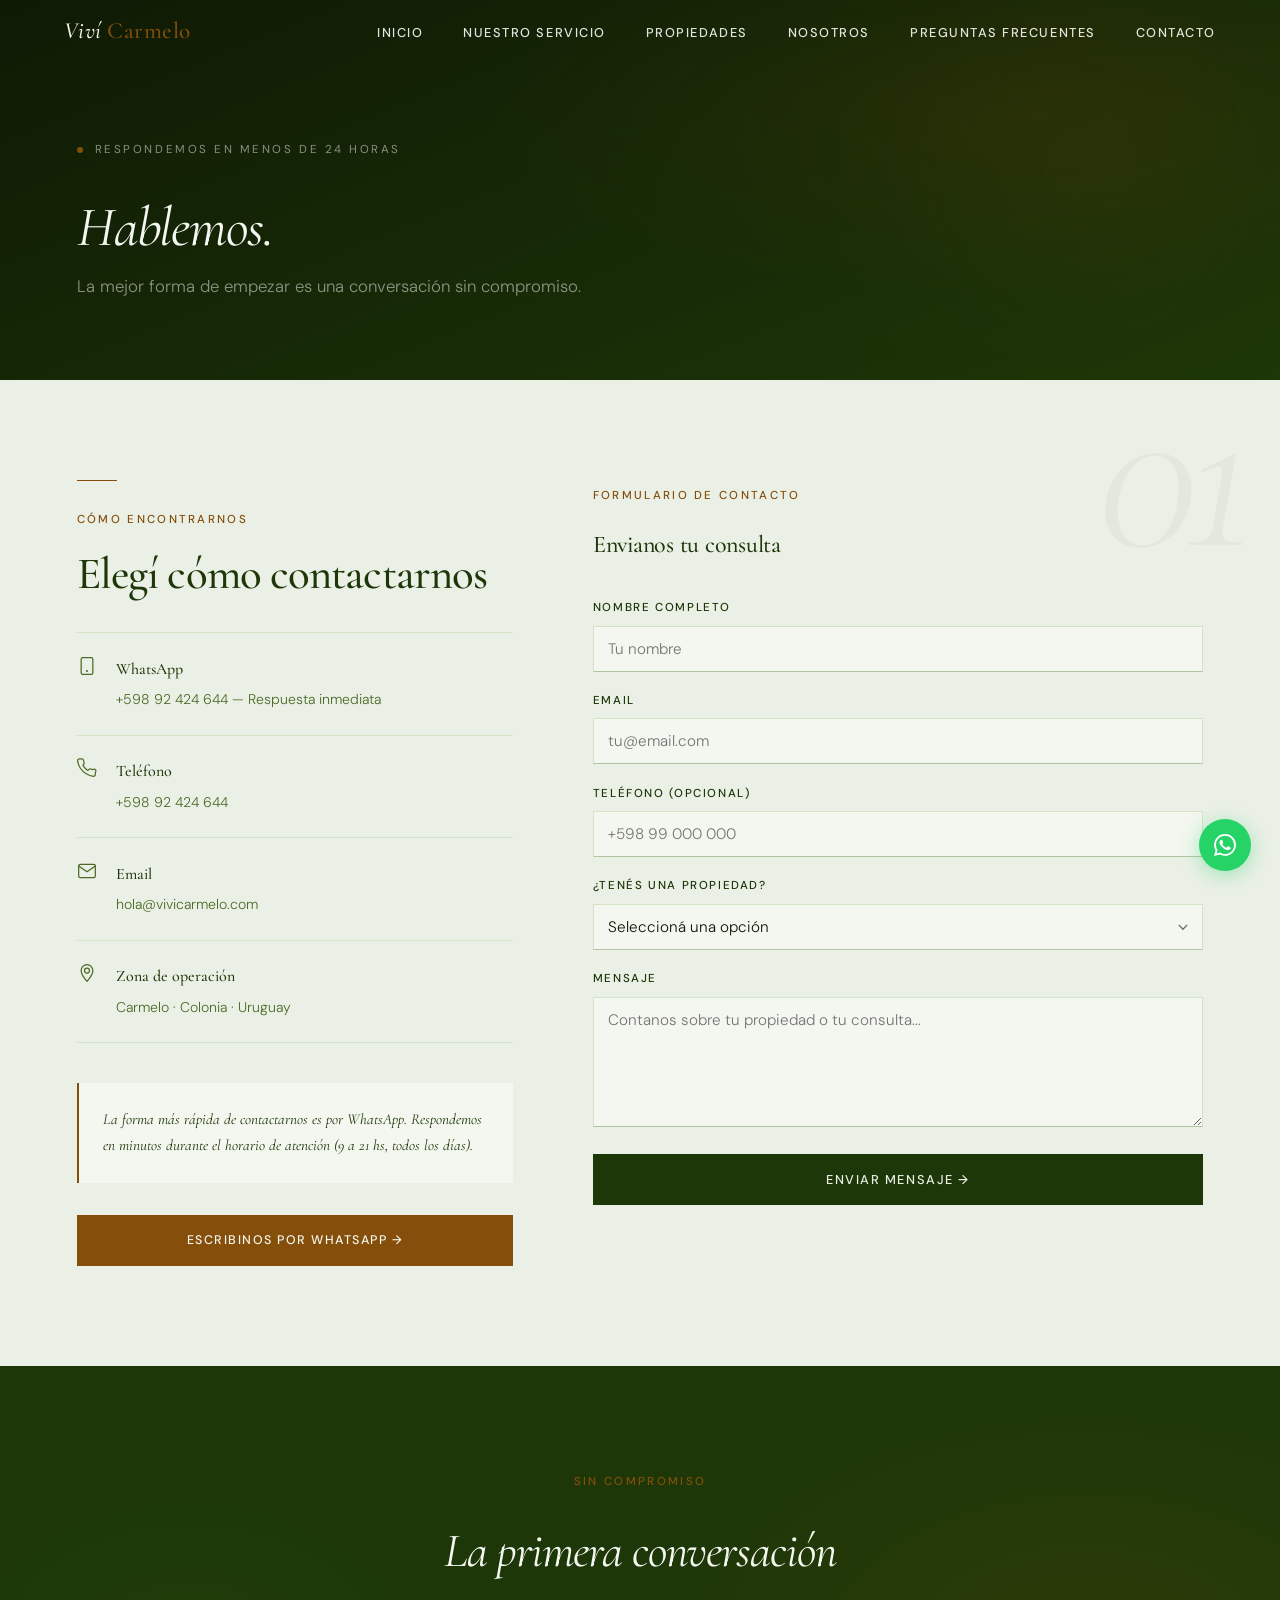
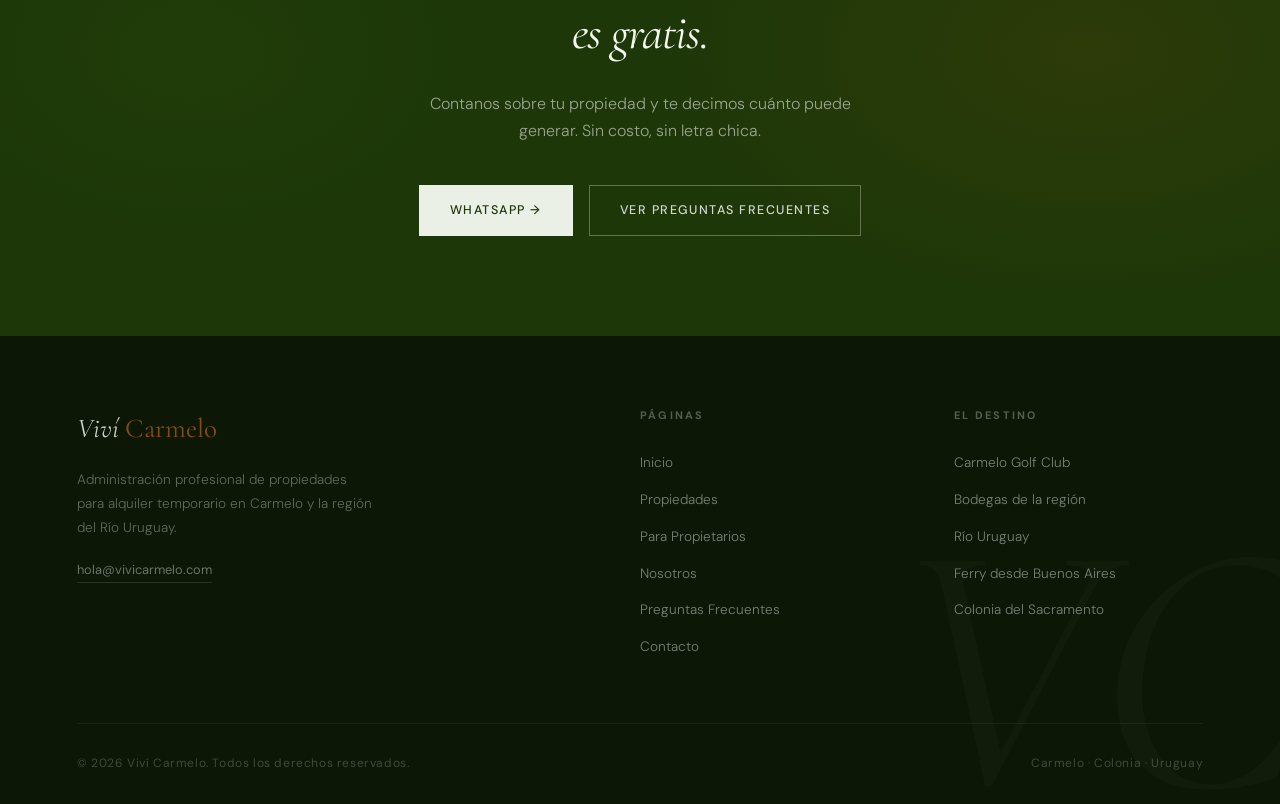
==== commit d5feff4d: "Restore all pages from Downloads: GA, favicon, Propietarios nav, real property data and Formspree fo" ====
--- a/contacto.html
+++ b/contacto.html
@@ -1,11 +1,20 @@
 <!DOCTYPE html>
 <html lang="es">
 <head>
+  <!-- Google tag (gtag.js) -->
+  <script async src="https://www.googletagmanager.com/gtag/js?id=G-QRPR9D5BZB"></script>
+  <script>
+    window.dataLayer = window.dataLayer || [];
+    function gtag(){dataLayer.push(arguments);}
+    gtag("js", new Date());
+    gtag("config", "G-QRPR9D5BZB");
+  </script>
   <meta charset="UTF-8">
   <meta name="viewport" content="width=device-width, initial-scale=1.0">
   <meta name="description" content="Contactá a Viví Carmelo — Administración de propiedades Airbnb en Carmelo, Uruguay. Respondemos en menos de 24 horas.">
   <title>Contacto — Viví Carmelo</title>
   <link rel="stylesheet" href="styles.css">
+    <link rel="icon" href="https://res.cloudinary.com/dhe2flcrt/image/upload/v1782695231/favicon_c6m3of.ico" type="image/png">
 </head>
 <body>
 
@@ -94,8 +103,7 @@
       <span class="label-eyebrow">Formulario de contacto</span>
       <h3 style="font-family:var(--f-display);font-size:1.5rem;font-weight:500;color:var(--forest);margin-bottom:2rem;letter-spacing:-.01em;">Envianos tu consulta</h3>
 
-      <form id="contactForm" class="form-v2" onsubmit="handleSubmit(event)">
-        <div class="form-group">
+        <form id="contactForm" class="form-v2" action="https://formspree.io/f/meebzlkk" method="POST">        <div class="form-group">
           <label for="nombre">Nombre completo</label>
           <input type="text" id="nombre" name="nombre" placeholder="Tu nombre" required>
         </div>
@@ -189,6 +197,23 @@
 
 <script>
 const nav = document.getElementById('mainNav');
+/* Active nav link por sección */
+const sections = document.querySelectorAll('section[id]');
+const navItems = document.querySelectorAll('.nav-links a');
+window.addEventListener('scroll', () => {
+  let current = '';
+  sections.forEach(section => {
+    if (window.scrollY >= section.offsetTop - 100) {
+      current = section.getAttribute('id');
+    }
+  });
+  navItems.forEach(a => {
+    a.classList.remove('active');
+    if (a.getAttribute('href') === '#' + current) {
+      a.classList.add('active');
+    }
+  });
+}, { passive: true });
 if (window.scrollY > 40) nav.classList.add('scrolled');
 window.addEventListener('scroll', () => nav.classList.toggle('scrolled', window.scrollY > 40), { passive: true });
 const toggle = document.getElementById('navToggle');
@@ -196,11 +221,7 @@
 toggle.addEventListener('click', () => navLinks.classList.toggle('open'));
 navLinks.querySelectorAll('a').forEach(a => a.addEventListener('click', () => navLinks.classList.remove('open')));
 
-function handleSubmit(e) {
-  e.preventDefault();
-  document.getElementById('contactForm').style.display = 'none';
-  document.getElementById('formSuccess').style.display = 'block';
-}
+
 
 const observer = new IntersectionObserver((entries) => {
   entries.forEach(e => { if (e.isIntersecting) { e.target.classList.add('visible'); observer.unobserve(e.target); } });
--- a/styles.css
+++ b/styles.css
@@ -295,17 +295,35 @@
 /* ── HERO ──────────────────────────────────────────────────── */
 .hero {
   min-height: 100vh;
+  display: grid;
+  grid-template-columns: 1fr 1fr;
+  overflow: hidden;
+  background: #0F1A04;
+}
+
+.hero-content {
   position: relative;
   display: flex;
   flex-direction: column;
   justify-content: center;
-  padding: 120px 6% 80px;
+  padding: 120px 7% 80px;
   overflow: hidden;
-  background:
-    radial-gradient(ellipse 80% 60% at 75% 20%, rgba(133,79,11,.13) 0%, transparent 60%),
-    radial-gradient(ellipse 60% 80% at 20% 80%, rgba(59,109,17,.1) 0%, transparent 60%),
-    linear-gradient(158deg, #0F1A04 0%, #1D3708 45%, #142604 100%);
-}
+}
+
+.hero-slideshow {
+  position: relative;
+  overflow: hidden;
+}
+.hero-slide {
+  position: absolute;
+  inset: 0;
+  width: 100%;
+  height: 100%;
+  object-fit: cover;
+  opacity: 0;
+  transition: opacity 1.5s ease;
+}
+.hero-slide.active { opacity: 1; }
 
 .hero-orb {
   position: absolute;
@@ -335,7 +353,7 @@
   66%  { transform: translate(-15px,15px) scale(.97); }
 }
 
-.hero-content { position: relative; z-index: 2; max-width: 780px; }
+.hero-content { z-index: 2; max-width: none; }
 
 .hero-kicker {
   display: flex;
@@ -1732,7 +1750,8 @@
   .nav-toggle { display: flex; }
 
   .section { padding: 70px 5%; }
-  .hero { padding: 100px 5% 70px; }
+  .hero { grid-template-columns: 1fr; grid-template-rows: auto 55vw; }
+  .hero-content { padding: 110px 5% 50px; }
   .hero-title { font-size: 2.2rem; }
   .hero-btns { flex-direction: column; }
   .hero-btns .btn { text-align: center; }
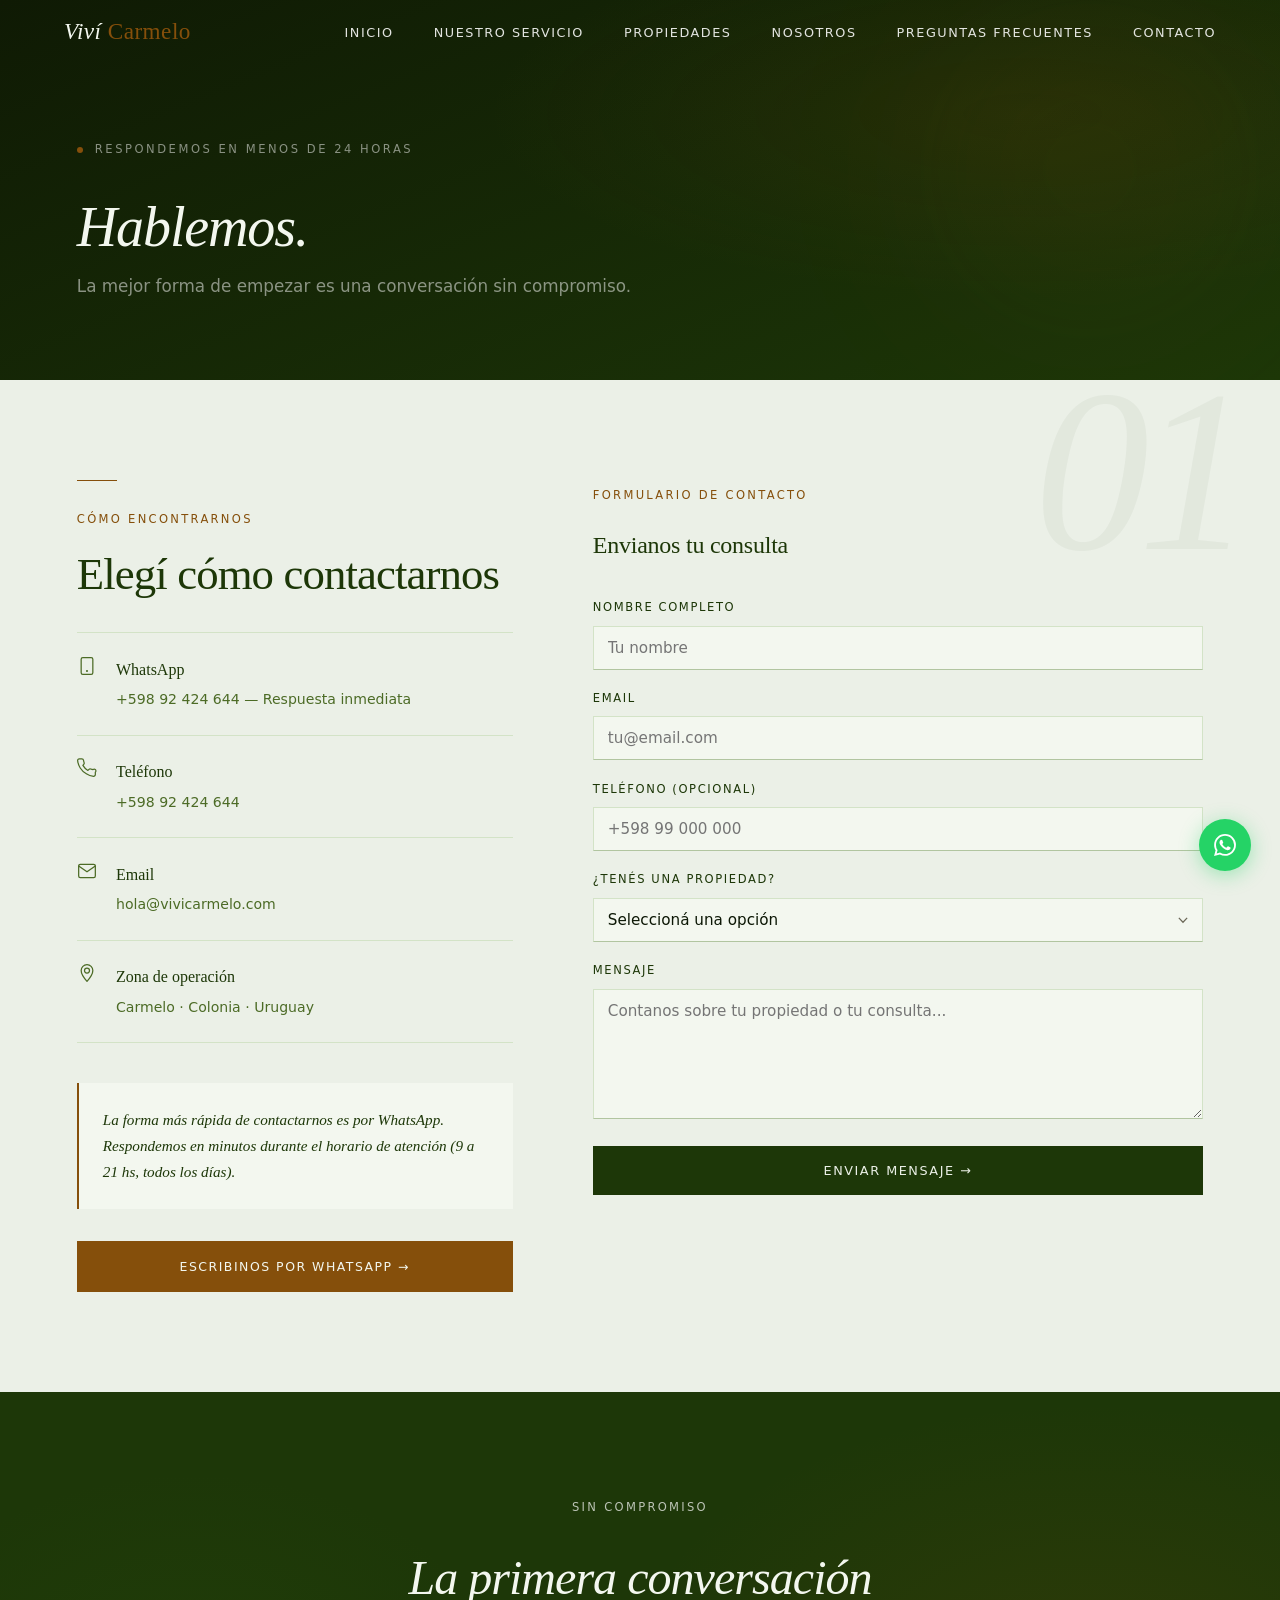
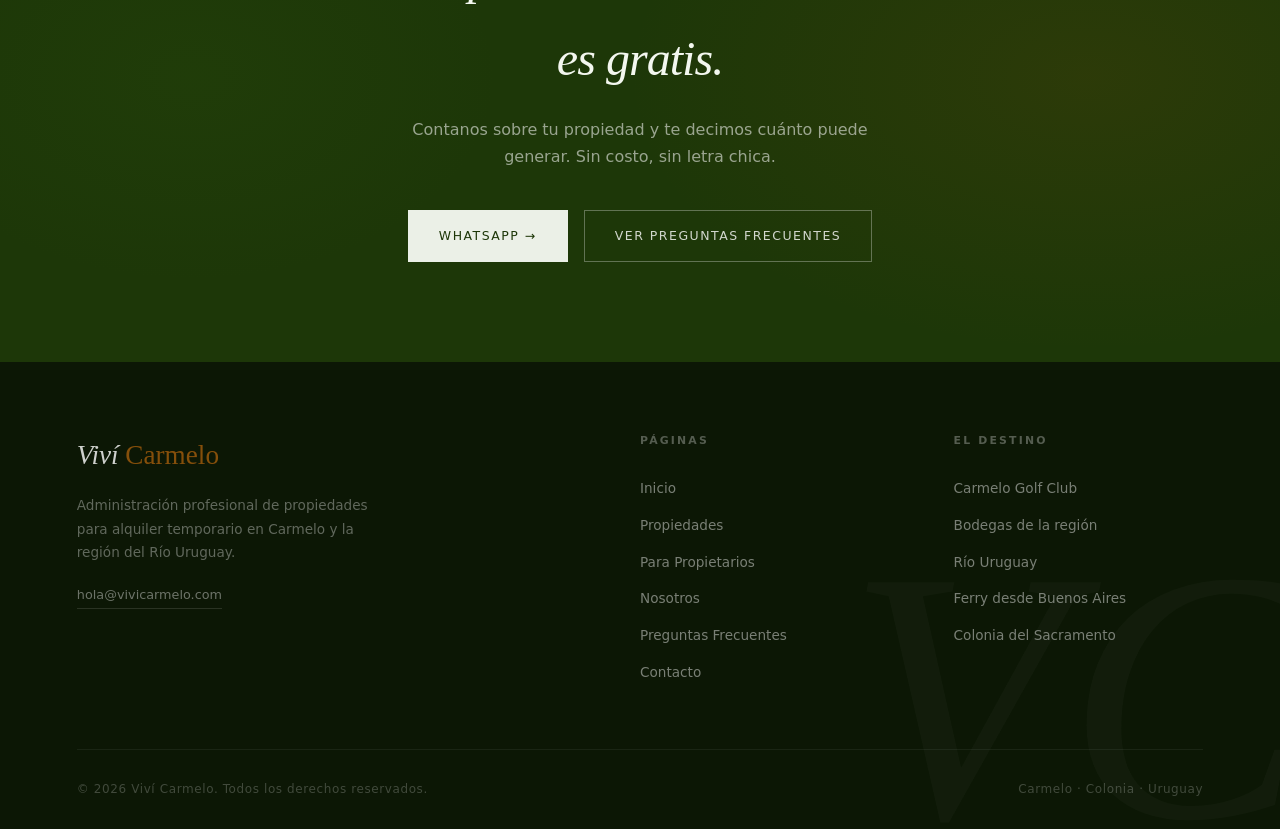
==== commit 49cbf573: "Perf & a11y: LCP preload, async fonts, srcset Cloudinary, main landmark, heading hierarchy Co-Author" ====
--- a/contacto.html
+++ b/contacto.html
@@ -33,6 +33,7 @@
   </ul>
 </nav>
 
+<main>
 <div class="page-hero">
   <div class="hero-orb hero-orb--a" aria-hidden="true"></div>
   <div class="page-hero-inner">
@@ -103,7 +104,7 @@
       <span class="label-eyebrow">Formulario de contacto</span>
       <h3 style="font-family:var(--f-display);font-size:1.5rem;font-weight:500;color:var(--forest);margin-bottom:2rem;letter-spacing:-.01em;">Envianos tu consulta</h3>
 
-        <form id="contactForm" class="form-v2" action="https://formspree.io/f/meebzlkk" method="POST">        <div class="form-group">
+        <form id="contactForm" class="form-v2" action="https://formspree.io/f/xrewrvvk" method="POST">        <div class="form-group">
           <label for="nombre">Nombre completo</label>
           <input type="text" id="nombre" name="nombre" placeholder="Tu nombre" required>
         </div>
@@ -158,6 +159,7 @@
   </div>
 </section>
 
+</main>
 <footer>
   <div class="footer-top">
     <div class="footer-brand">
--- a/styles.css
+++ b/styles.css
@@ -5,7 +5,6 @@
    Paleta: Crema cálida · Tinta foresta · Ámbar ocre
    ============================================================ */
 
-@import url('https://fonts.googleapis.com/css2?family=Cormorant+Garamond:ital,wght@0,300;0,400;0,500;0,600;1,300;1,400;1,500;1,600&family=DM+Sans:opsz,wght@9..40,300;9..40,400;9..40,500;9..40,600&display=swap');
 
 /* ── Variables ─────────────────────────────────────────────── */
 :root {
@@ -313,6 +312,10 @@
 .hero-slideshow {
   position: relative;
   overflow: hidden;
+  margin-left: -30%;
+  z-index: 3;
+  -webkit-mask-image: linear-gradient(to right, transparent 0%, black 45%);
+  mask-image: linear-gradient(to right, transparent 0%, black 45%);
 }
 .hero-slide {
   position: absolute;
@@ -1065,7 +1068,9 @@
   background: var(--forest);
   color: var(--cream);
 }
-.pricing-feature .label-eyebrow { color: var(--ochre); }
+.pricing-feature .label-eyebrow { color: rgba(255,255,255,.7); }
+.cta-section .label-eyebrow      { color: rgba(255,255,255,.7); }
+.section--forest .label-eyebrow  { color: rgba(255,255,255,.7); }
 .pricing-range {
   font-family: var(--f-display);
   font-style: italic;
@@ -1752,6 +1757,7 @@
   .section { padding: 70px 5%; }
   .hero { grid-template-columns: 1fr; grid-template-rows: auto 55vw; }
   .hero-content { padding: 110px 5% 50px; }
+  .hero-slideshow { margin-left: 0; -webkit-mask-image: none; mask-image: none; }
   .hero-title { font-size: 2.2rem; }
   .hero-btns { flex-direction: column; }
   .hero-btns .btn { text-align: center; }
